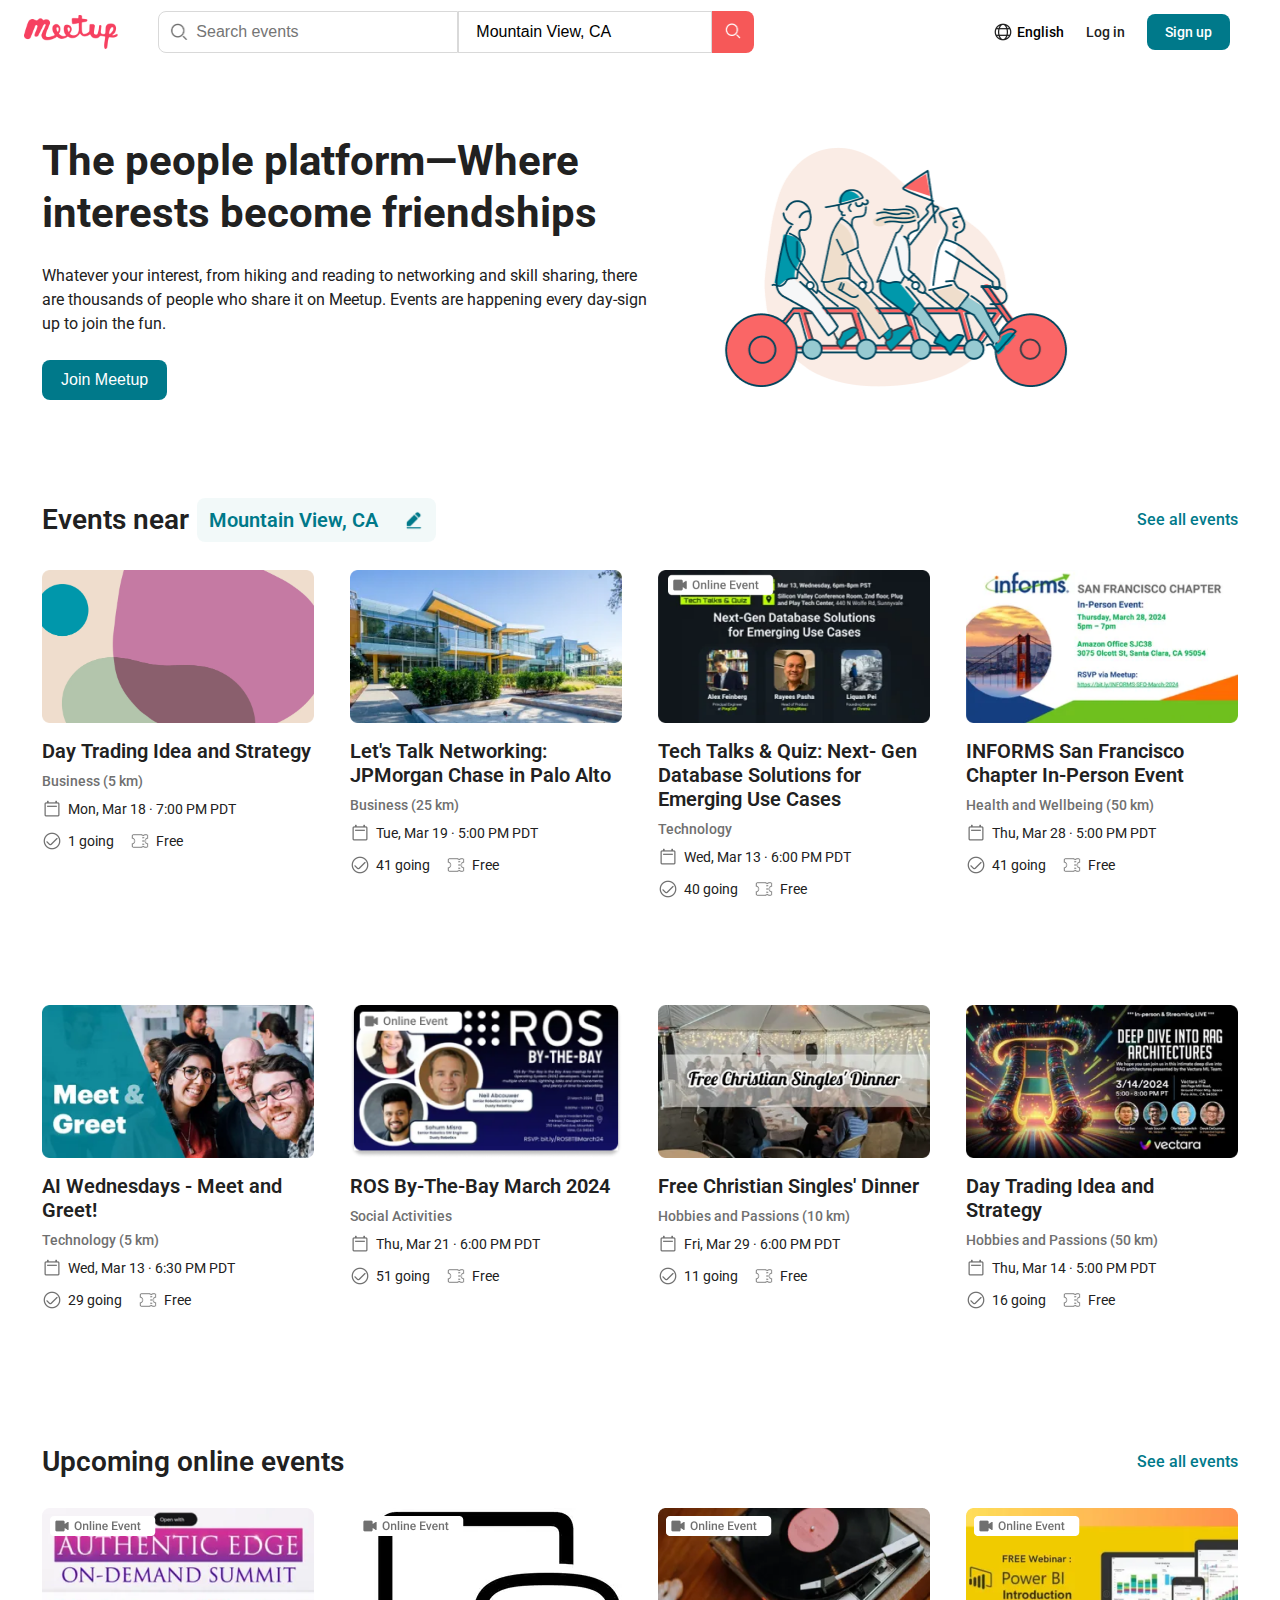
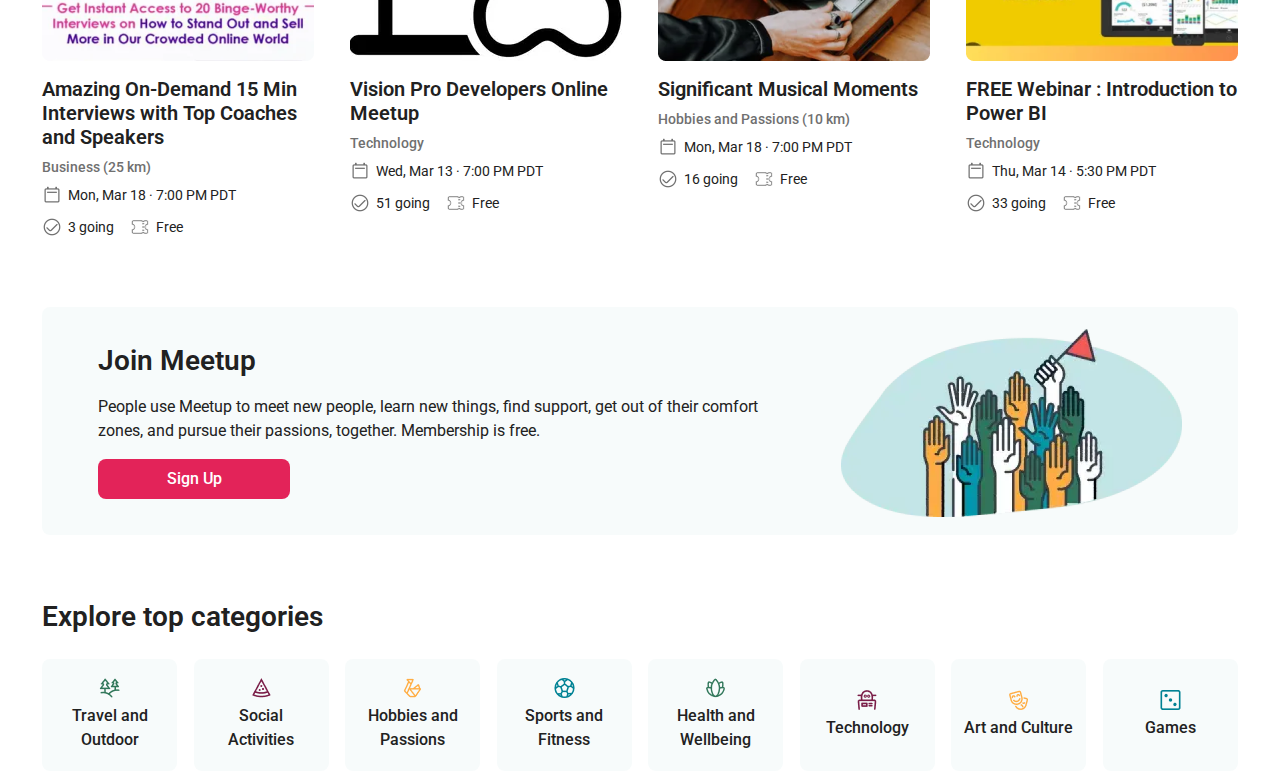
==== index.html @ a73265f7 "Add banner section and categories section" ====
<!DOCTYPE html>
<html lang="en">
  <head>
    <meta charset="UTF-8" />
    <meta name="viewport" content="width=device-width, initial-scale=1.0" />
    <title>Document</title>
    <link rel="stylesheet" href="style.css" />
    <link rel="preconnect" href="https://fonts.googleapis.com" />
    <link rel="preconnect" href="https://fonts.gstatic.com" crossorigin />
    <link
      href="https://fonts.googleapis.com/css2?family=Roboto:ital,wght@0,100;0,300;0,400;0,500;0,700;0,900;1,100;1,300;1,400;1,500;1,700;1,900&display=swap"
      rel="stylesheet"
    />
  </head>
  <body>
    <nav class="navbar">
      <div class="leftSide">
        <img
          src="assets/images/Meetup-logo.png"
          alt="Meetup logo"
          class="logoImage"
        />
        <div class="searchbar">
          <img src="assets/icons/SVG.png" alt="search-icon" />
          <input
            type="text"
            class="input search-input"
            placeholder="Search events"
          />
          <input
            type="text"
            class="input location-input"
            placeholder="Mountain View, CA"
          />
          <button class="search-button">
            <img src="assets/icons/SVG2.png" alt="search-icon" />
          </button>
        </div>
      </div>
      <div class="rightSide">
        <button class="button bttn">
          <img src="assets/icons/SVG3.png" alt="glob-icon" />English
        </button>
        <a href="#">Log in</a>
        <button class="button btn">Sign up</button>
      </div>
    </nav>

    <main class="main">
      <section class="content">
        <div class="leftContent">
          <h1>The people platform—Where interests become friendships</h1>
          <p>
            Whatever your interest, from hiking and reading to networking and
            skill sharing, there are thousands of people who share it on Meetup.
            Events are happening every day-sign up to join the fun.
          </p>
          <button>Join Meetup</button>
        </div>
        <div class="rightContent">
          <img src="assets/images/event.png" alt="event-image" />
        </div>
      </section>

      <section class="event">
        <h3 class="title">Events near</h3>

        <div class="events">
          <p>Mountain View, CA</p>
          <img src="assets/icons/SVG4.png" alt="Pen-icon" />
        </div>

        <div class="link">
          <p>See all events</p>
        </div>
      </section>

      <section class="cardsSection">
        <div class="event-description">
          <img src="assets/images/image1.png" alt="Link" />
          <div class="card">
            <h3>Day Trading Idea and Strategy</h3>
            <p>Business (5 km)</p>

            <div class="date">
              <img src="assets/icons/calendar.png" alt="date" />
              <p>Mon, Mar 18 · 7:00 PM PDT</p>
            </div>

            <div class="event-info">
              <div class="eventInfo">
                <img src="assets/icons/check-mark.png" alt="going" />
                <p>1 going</p>
              </div>
              <div class="eventInfo">
                <img src="assets/icons/ticket.png" alt="free" class="free" />
                <p>Free</p>
              </div>
            </div>
          </div>
        </div>

        <div class="event-description">
          <img src="assets/images/image2.png" alt="Link" />
          <div class="card">
            <h3>Let's Talk Networking: JPMorgan Chase in Palo Alto</h3>
            <p>Business (25 km)</p>

            <div class="date">
              <img src="assets/icons/calendar.png" alt="date" />
              <p>Tue, Mar 19 · 5:00 PM PDT</p>
            </div>

            <div class="event-info">
              <div class="eventInfo">
                <img src="assets/icons/check-mark.png" alt="going" />
                <p>41 going</p>
              </div>
              <div class="eventInfo">
                <img src="assets/icons/ticket.png" alt="free" class="free" />
                <p>Free</p>
              </div>
            </div>
          </div>
        </div>

        <div class="event-description">
          <img src="assets/images/image3.png" alt="Link" />
          <div class="card">
            <h3>
              Tech Talks & Quiz: Next- Gen Database Solutions for Emerging Use
              Cases
            </h3>
            <p>Technology</p>

            <div class="date">
              <img src="assets/icons/calendar.png" alt="date" />
              <p>Wed, Mar 13 · 6:00 PM PDT</p>
            </div>

            <div class="event-info">
              <div class="eventInfo">
                <img src="assets/icons/check-mark.png" alt="going" />
                <p>40 going</p>
              </div>
              <div class="eventInfo">
                <img src="assets/icons/ticket.png" alt="free" class="free" />
                <p>Free</p>
              </div>
            </div>
          </div>
        </div>

        <div class="event-description">
          <img src="assets/images/image4.png" alt="Link" />
          <div class="card">
            <h3>INFORMS San Francisco Chapter In-Person Event</h3>
            <p>Health and Wellbeing (50 km)</p>

            <div class="date">
              <img src="assets/icons/calendar.png" alt="date" />
              <p>Thu, Mar 28 · 5:00 PM PDT</p>
            </div>

            <div class="event-info">
              <div class="eventInfo">
                <img src="assets/icons/check-mark.png" alt="going" />
                <p>41 going</p>
              </div>
              <div class="eventInfo">
                <img src="assets/icons/ticket.png" alt="free" class="free" />
                <p>Free</p>
              </div>
            </div>
          </div>
        </div>

        <div class="event-description">
          <img src="assets/images/image5.png" alt="Link" />
          <div class="card">
            <h3>AI Wednesdays - Meet and Greet!</h3>
            <p>Technology (5 km)</p>

            <div class="date">
              <img src="assets/icons/calendar.png" alt="date" />
              <p>Wed, Mar 13 · 6:30 PM PDT</p>
            </div>

            <div class="event-info">
              <div class="eventInfo">
                <img src="assets/icons/check-mark.png" alt="going" />
                <p>29 going</p>
              </div>
              <div class="eventInfo">
                <img src="assets/icons/ticket.png" alt="free" class="free" />
                <p>Free</p>
              </div>
            </div>
          </div>
        </div>

        <div class="event-description">
          <img src="assets/images/image6.png" alt="Link" />
          <div class="card">
            <h3>ROS By-The-Bay March 2024</h3>
            <p>Social Activities</p>

            <div class="date">
              <img src="assets/icons/calendar.png" alt="date" />
              <p>Thu, Mar 21 · 6:00 PM PDT</p>
            </div>

            <div class="event-info">
              <div class="eventInfo">
                <img src="assets/icons/check-mark.png" alt="going" />
                <p>51 going</p>
              </div>
              <div class="eventInfo">
                <img src="assets/icons/ticket.png" alt="free" class="free" />
                <p>Free</p>
              </div>
            </div>
          </div>
        </div>

        <div class="event-description">
          <img src="assets/images/image7.png" alt="Link" />
          <div class="card">
            <h3>Free Christian Singles' Dinner</h3>
            <p>Hobbies and Passions (10 km)</p>

            <div class="date">
              <img src="assets/icons/calendar.png" alt="date" />
              <p>Fri, Mar 29 · 6:00 PM PDT</p>
            </div>

            <div class="event-info">
              <div class="eventInfo">
                <img src="assets/icons/check-mark.png" alt="going" />
                <p>11 going</p>
              </div>
              <div class="eventInfo">
                <img src="assets/icons/ticket.png" alt="free" class="free" />
                <p>Free</p>
              </div>
            </div>
          </div>
        </div>

        <div class="event-description">
          <img src="assets/images/image8.png" alt="Link" />
          <div class="card">
            <h3>
              Day Trading Idea and <br />
              Strategy
            </h3>
            <p>Hobbies and Passions (50 km)</p>

            <div class="date">
              <img src="assets/icons/calendar.png" alt="date" />
              <p>Thu, Mar 14 · 5:00 PM PDT</p>
            </div>

            <div class="event-info">
              <div class="eventInfo">
                <img src="assets/icons/check-mark.png" alt="going" />
                <p>16 going</p>
              </div>
              <div class="eventInfo">
                <img src="assets/icons/ticket.png" alt="free" class="free" />
                <p>Free</p>
              </div>
            </div>
          </div>
        </div>
      </section>

      <section class="event online-events">
        <h3 class="title">Upcoming online events</h3>

        <div class="link">
          <p>See all events</p>
        </div>
      </section>

      <section class="cardsSection">
        <div class="event-description">
          <img src="assets/images/image9.png" alt="Link" />
          <div class="card">
            <h3>
              Amazing On-Demand 15 Min Interviews with Top Coaches and Speakers
            </h3>
            <p>Business (25 km)</p>

            <div class="date">
              <img src="assets/icons/calendar.png" alt="date" />
              <p>Mon, Mar 18 · 7:00 PM PDT</p>
            </div>

            <div class="event-info">
              <div class="eventInfo">
                <img src="assets/icons/check-mark.png" alt="going" />
                <p>3 going</p>
              </div>
              <div class="eventInfo">
                <img src="assets/icons/ticket.png" alt="free" class="free" />
                <p>Free</p>
              </div>
            </div>
          </div>
        </div>

        <div class="event-description">
          <img src="assets/images/image10.png" alt="Link" />
          <div class="card">
            <h3>Vision Pro Developers Online Meetup</h3>
            <p>Technology</p>

            <div class="date">
              <img src="assets/icons/calendar.png" alt="date" />
              <p>Wed, Mar 13 · 7:00 PM PDT</p>
            </div>

            <div class="event-info">
              <div class="eventInfo">
                <img src="assets/icons/check-mark.png" alt="going" />
                <p>51 going</p>
              </div>
              <div class="eventInfo">
                <img src="assets/icons/ticket.png" alt="free" class="free" />
                <p>Free</p>
              </div>
            </div>
          </div>
        </div>

        <div class="event-description">
          <img src="assets/images/image11.png" alt="Link" />
          <div class="card">
            <h3>Significant Musical Moments</h3>
            <p>Hobbies and Passions (10 km)</p>

            <div class="date">
              <img src="assets/icons/calendar.png" alt="date" />
              <p>Mon, Mar 18 · 7:00 PM PDT</p>
            </div>

            <div class="event-info">
              <div class="eventInfo">
                <img src="assets/icons/check-mark.png" alt="going" />
                <p>16 going</p>
              </div>
              <div class="eventInfo">
                <img src="assets/icons/ticket.png" alt="free" class="free" />
                <p>Free</p>
              </div>
            </div>
          </div>
        </div>

        <div class="event-description">
          <img src="assets/images/image12.png" alt="Link" />
          <div class="card">
            <h3>FREE Webinar : Introduction to Power BI</h3>
            <p>Technology</p>

            <div class="date">
              <img src="assets/icons/calendar.png" alt="date" />
              <p>Thu, Mar 14 · 5:30 PM PDT</p>
            </div>

            <div class="event-info">
              <div class="eventInfo">
                <img src="assets/icons/check-mark.png" alt="going" />
                <p>33 going</p>
              </div>
              <div class="eventInfo">
                <img src="assets/icons/ticket.png" alt="free" class="free" />
                <p>Free</p>
              </div>
            </div>
          </div>
        </div>
      </section>

      <section class="bannerMeetup">
        <div class="bannerContent">
          <h3 class="title">Join Meetup</h3>
          <p>
            People use Meetup to meet new people, learn new things, find
            support, get out of their comfort zones, and pursue their passions,
            together. Membership is free.
          </p>
          <button>Sign Up</button>
        </div>
        <div class="bannerImage">
          <img src="assets/images/event-image.png" alt="event-image" />
        </div>
      </section>

      <section class="event">
        <h3 class="title categories-title">Explore top categories</h3>
      </section>

      <section class="events-categories">
        <div class="categories">
          <div class="top-categories">
            <img
              src="assets/icons/travel_and_outdoor.svg.png"
              alt="travel_and_outdoor"
            />
            <p>Travel and Outdoor</p>
          </div>
        </div>

        <div class="categories">
          <div class="top-categories">
            <img
              src="assets/icons/social_activities.svg.png"
              alt="social_activities"
            />
            <p>
              Social <br />
              Activities
            </p>
          </div>
        </div>

        <div class="categories">
          <div class="top-categories">
            <img
              src="assets/icons/hobbies_and_passions.svg.png"
              alt="hobbies_and_passions"
            />
            <p>Hobbies and Passions</p>
          </div>
        </div>

        <div class="categories">
          <div class="top-categories">
            <img
              src="assets/icons/sports_and_fitness.svg.png"
              alt="sports_and_fitness"
            />
            <p>
              Sports and <br />
              Fitness
            </p>
          </div>
        </div>

        <div class="categories">
          <div class="top-categories">
            <img
              src="assets/icons/health_and_wellness.svg.png"
              alt="health_and_wellness"
            />
            <p>Health and Wellbeing</p>
          </div>
        </div>

        <div class="categories">
          <div class="top-categories">
            <img src="assets/icons/technology.svg.png" alt="technology" />
            <p>Technology</p>
          </div>
        </div>

        <div class="categories">
          <div class="top-categories">
            <img
              src="assets/icons/art_and_culture.svg.png"
              alt="art_and_culture"
            />
            <p>Art and Culture</p>
          </div>
        </div>

        <div class="categories">
          <div class="top-categories">
            <img src="assets/icons/games.svg.png" alt="games" />
            <p>Games</p>
          </div>
        </div>
      </section>
    </main>
    <script src="scripts/script.js"></script>
  </body>
</html>
---- style.css ----
@import url(css/navbar.css);
@import url(css/content.css);
@import url(css/event.css);
@import url(css/cards.css);
@import url(css/banner.css);
@import url(css/categories.css);

* {
  margin: 0;
  padding: 0;
  box-sizing: border-box;
}

body {
  font-family: "Roboto", sans-serif;
  color: #212121;
}

.main {
  display: flex;
  flex-direction: column;
  max-width: 1196px;
  margin: 0 auto;
}

@media (max-width: 1200px) {
  .main {
    padding: 0 10rem;
  }
}

@media (max-width: 1024px) {
  .main {
    padding: 0 5rem;
  }
}

@media (max-width: 768px) {
  .main {
    padding: 0 3rem;
  }
}

@media (max-width: 576px) {
  .main {
    padding: 0 2rem;
  }
}
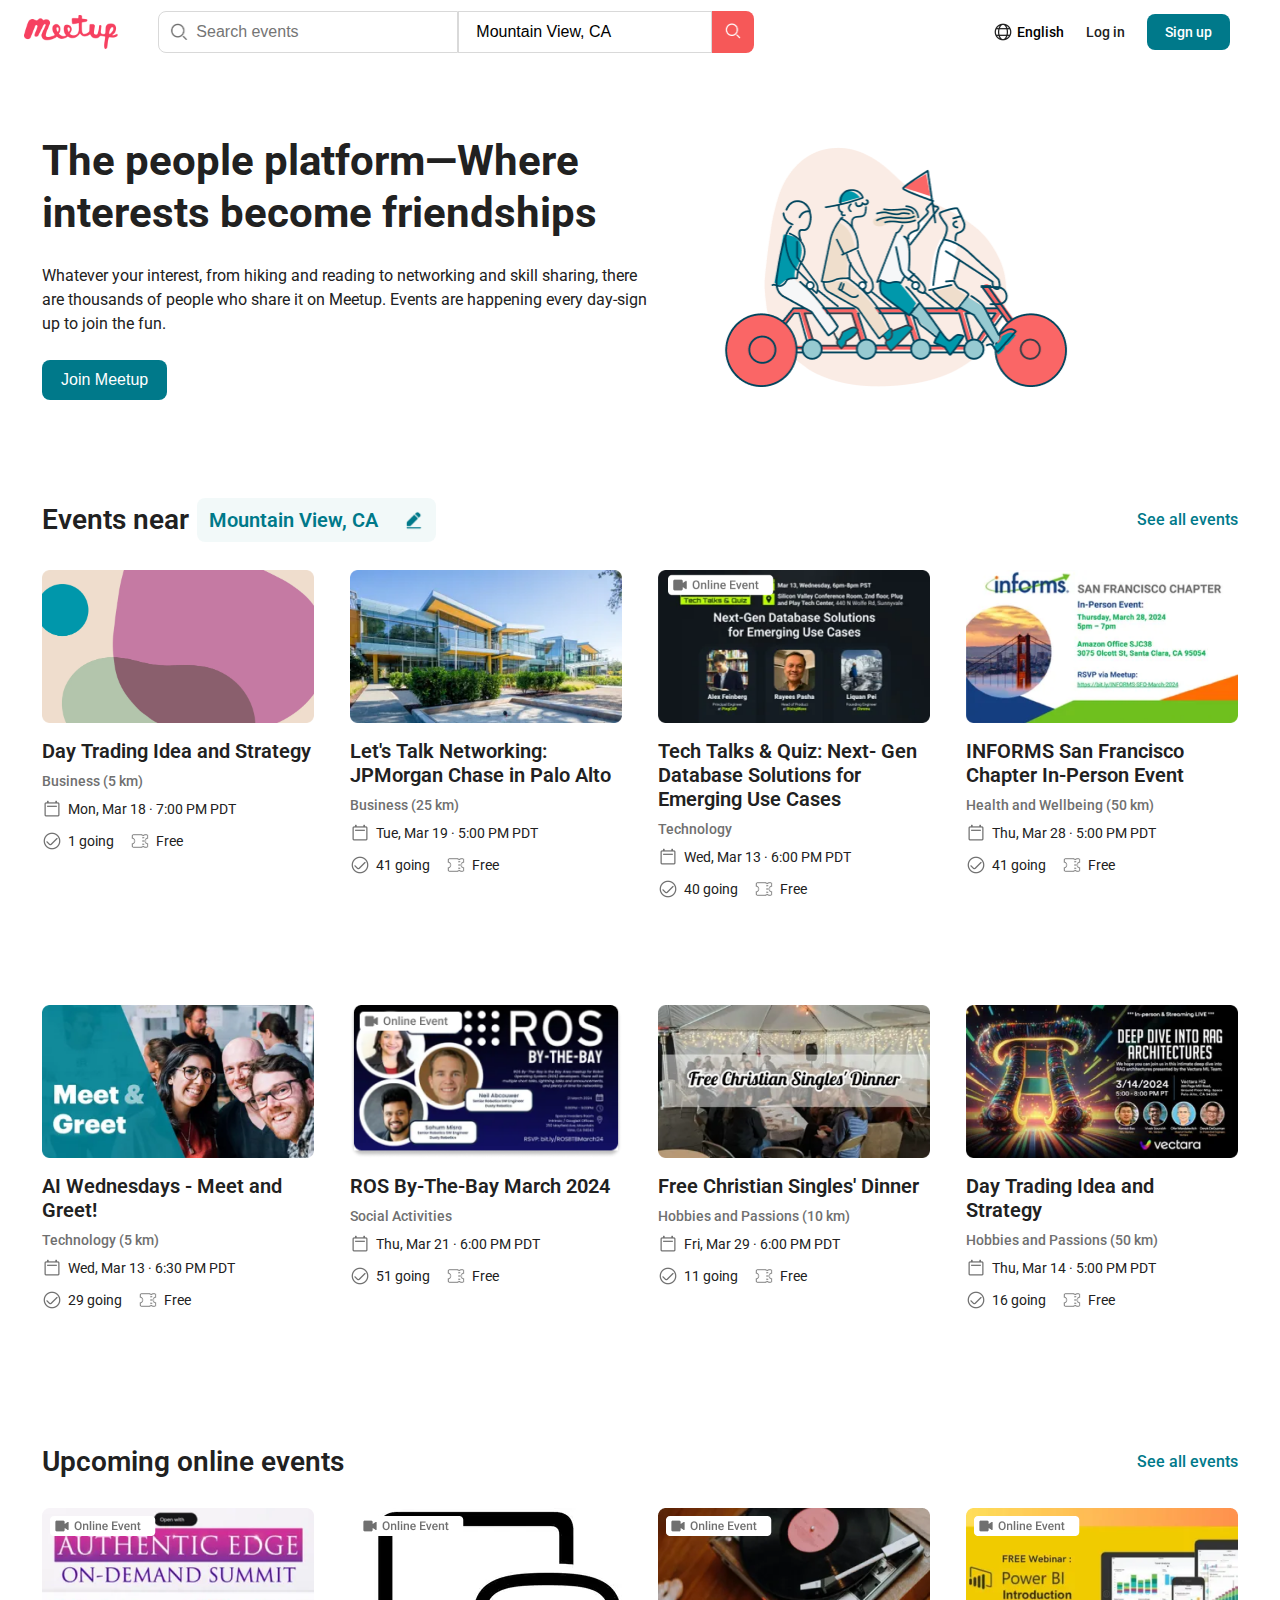
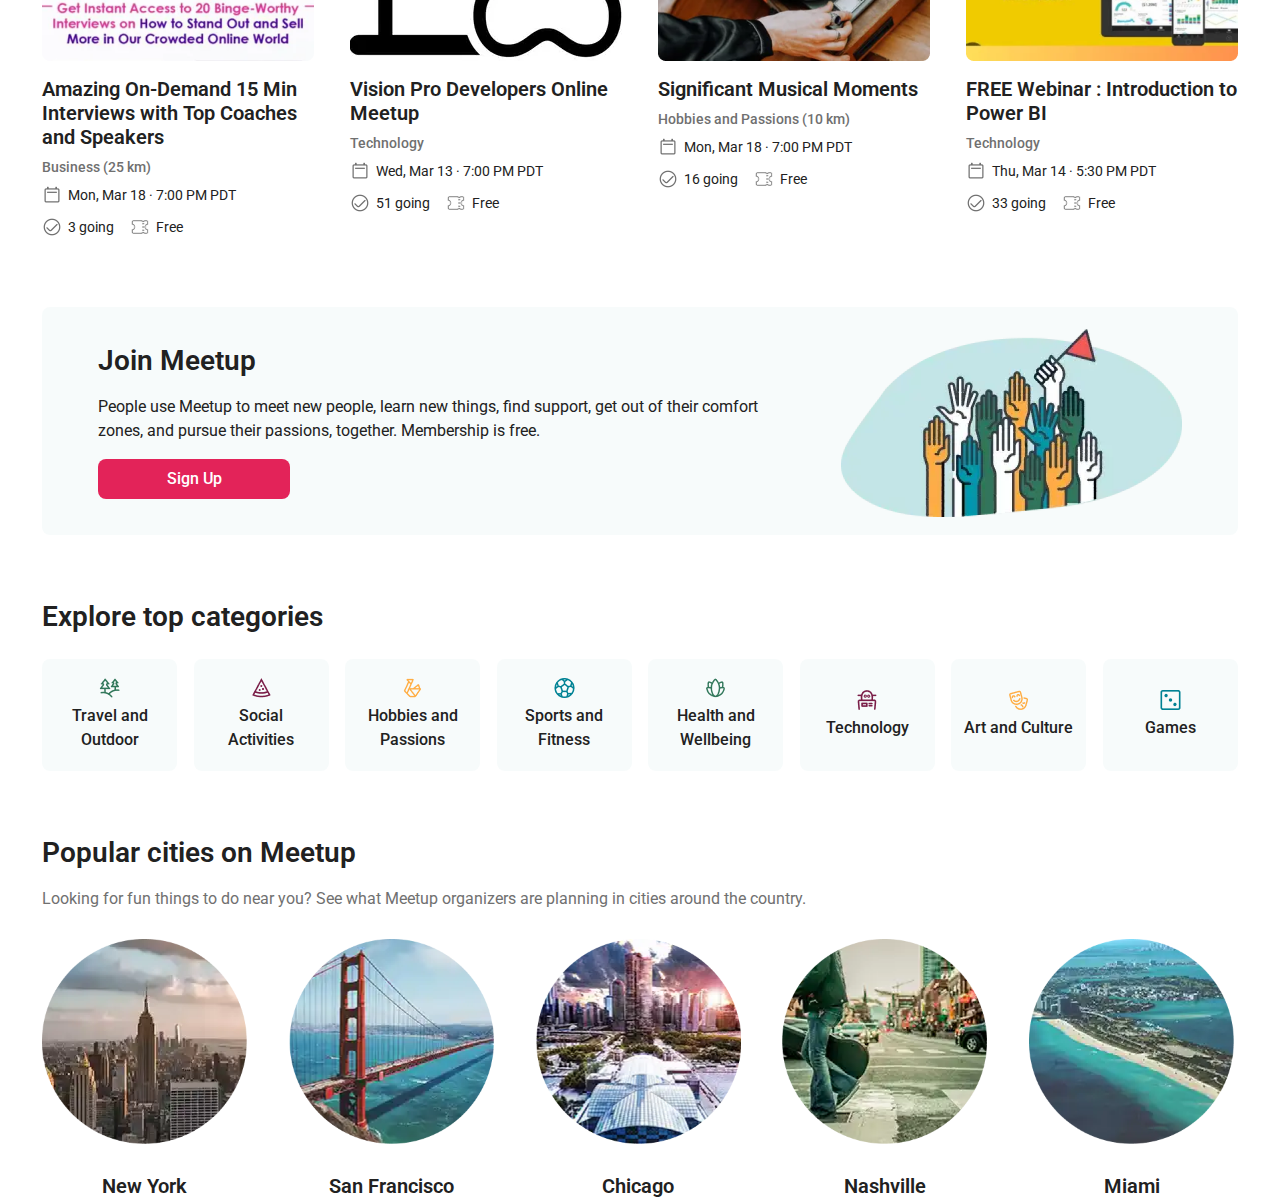
==== commit 927ff055: "Add cities section" ====
--- a/index.html
+++ b/index.html
@@ -483,6 +483,39 @@
           </div>
         </div>
       </section>
+
+      <section class="cities_information">
+        <h3 class="title">Popular cities on Meetup</h3>
+        <p>Looking for fun things to do near you? See what Meetup organizers are planning in cities around the country.</p>
+    </section>
+   
+    <section class="cities_section">
+     <div class="cities">
+       <div class="popular_city">
+       <img src="assets/images/Link → new_york.webp.png" alt="New_York">
+       <p>New York</p>
+     </div>
+   
+     <div class="popular_city">
+         <img src="assets/images/Link → san_francisco.webp.png" alt="San_Francisco">
+         <p>San Francisco</p>
+       </div>
+   
+       <div class="popular_city">
+         <img src="assets/images/Link → chicago.webp.png" alt="Chicago">
+         <p>Chicago</p>
+       </div>
+   
+       <div class="popular_city">
+         <img src="assets/images/Link → nashville.webp.png" alt="Nashville">
+         <p>Nashville</p>
+       </div>
+   
+        <div class="popular_city hidden">
+         <img src="assets/images/Link → miami.webp.png" alt="Miami">
+         <p>Miami</p>
+       </div>
+    </section>
     </main>
     <script src="scripts/script.js"></script>
   </body>
--- a/style.css
+++ b/style.css
@@ -4,6 +4,7 @@
 @import url(css/cards.css);
 @import url(css/banner.css);
 @import url(css/categories.css);
+@import url(css/cities.css);
 
 * {
   margin: 0;
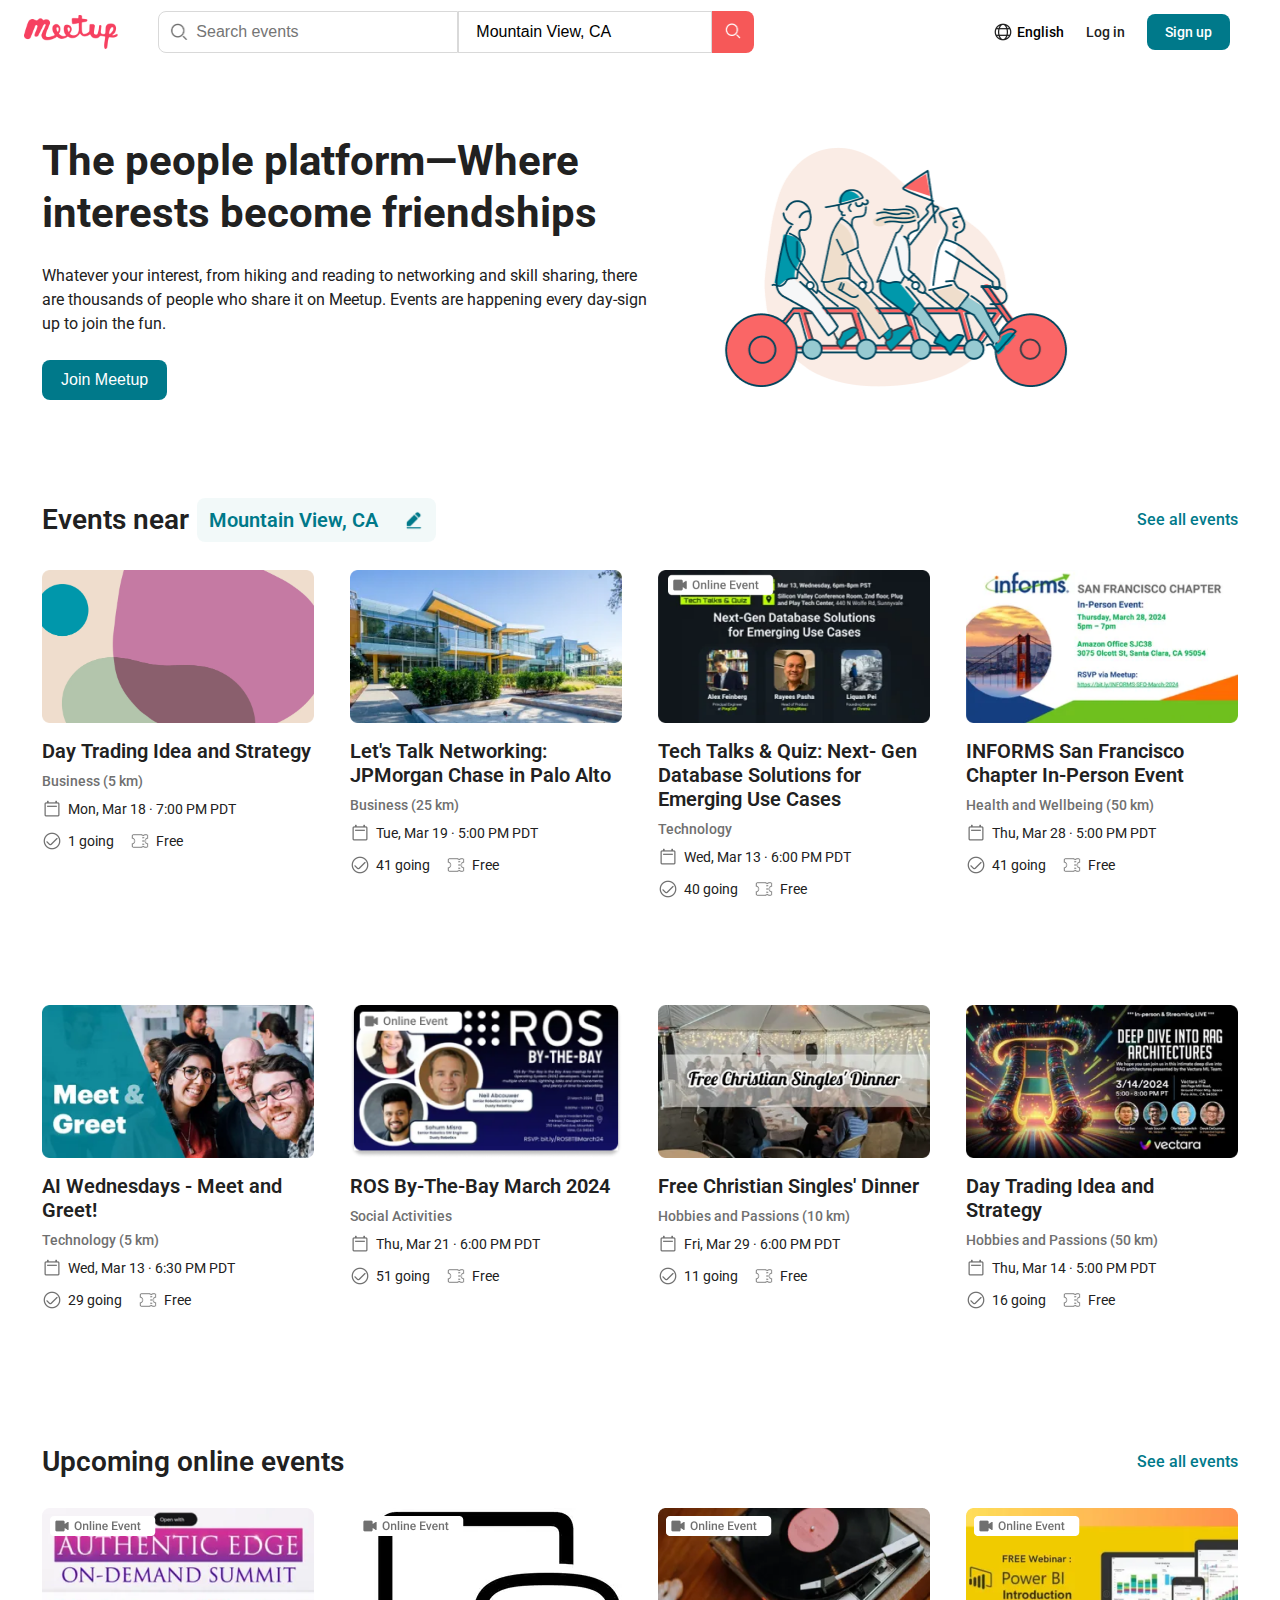
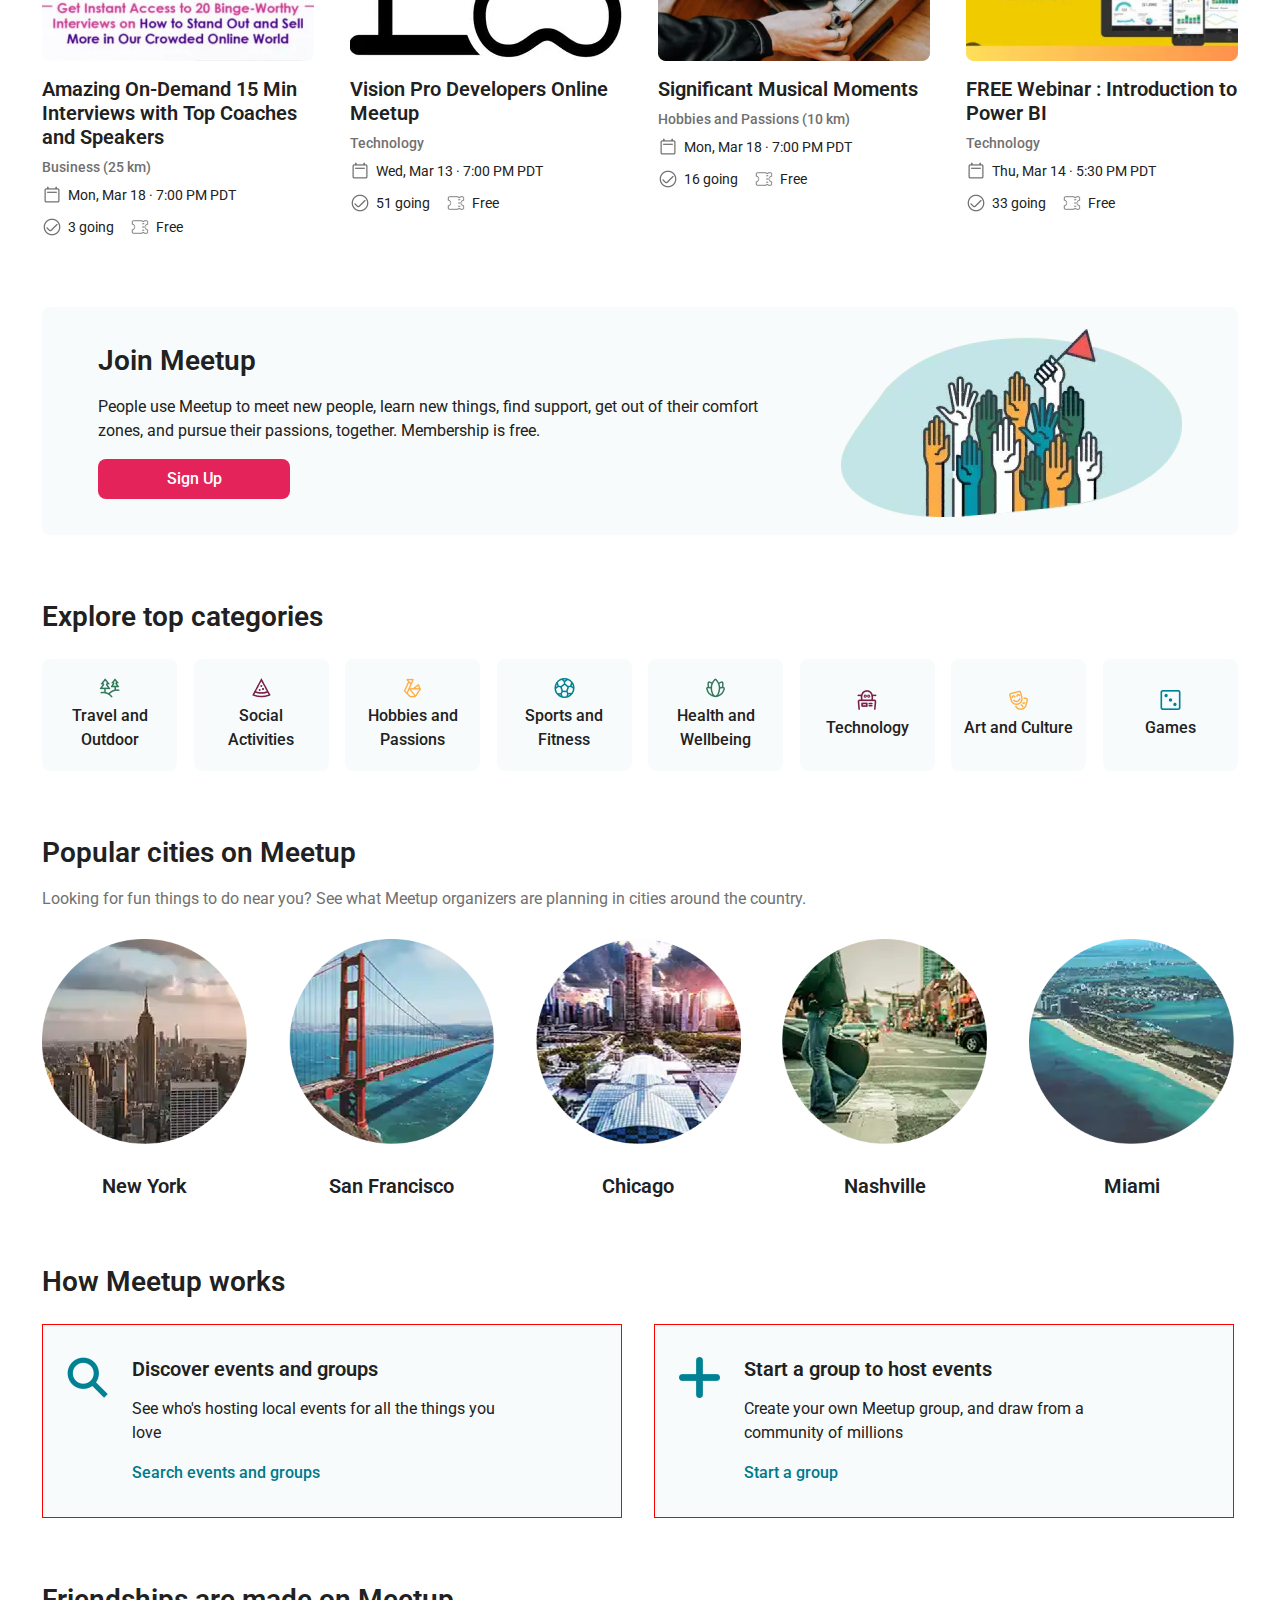
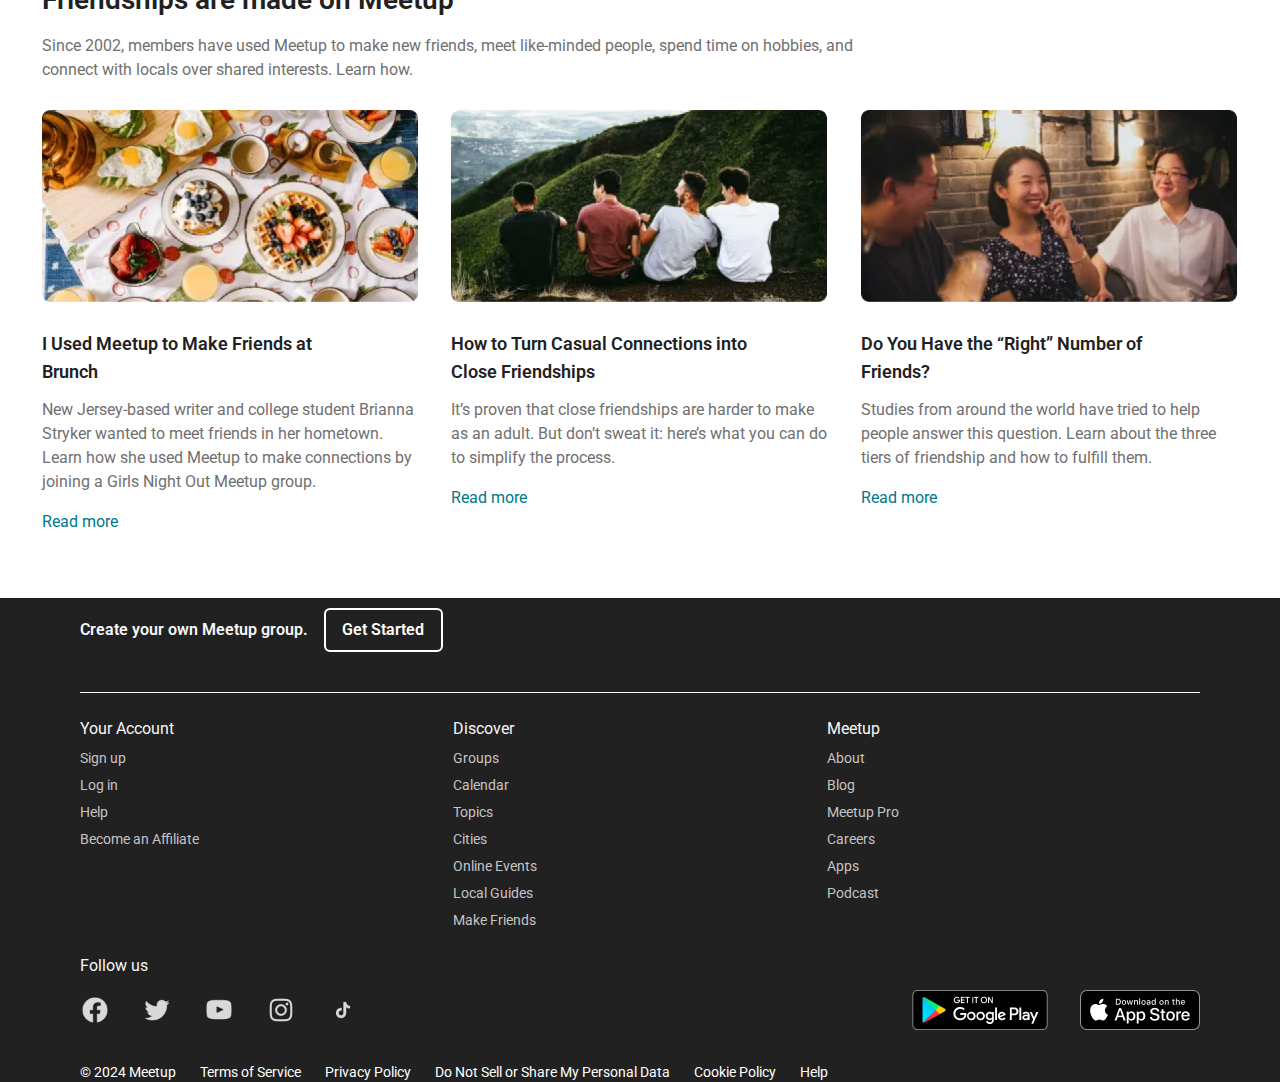
==== commit 47b14e54: "Add footer" ====
--- a/index.html
+++ b/index.html
@@ -516,7 +516,146 @@
          <p>Miami</p>
        </div>
     </section>
-    </main>
+
+    <section class="event">
+      <h3 class="title categories-title">How Meetup works</h3>
+    </section>
+
+    <section class="discoverMeetup">
+<div class="cards_discover">
+  <div class="discoverIconEvents">
+    <img src="assets/icons/search.svg.png" alt="search-icon">
+  </div>
+<div class="content-discover">
+  <h4>Discover events and groups</h4>
+  <p>See who's hosting local events for all the things 
+    you love</p>
+    <span>Search events and groups</span>
+</div>
+</div>
+
+<div class="cards_discover">
+  <div class="discoverIconEvents">
+    <img src="assets/icons/plus.svg.png" alt="search-icon">
+  </div>
+<div class="content-discover">
+  <h4>Start a group to host events</h4>
+  <p>Create your own Meetup group, and draw from a
+    community of millions</p>
+    <span>Start a group</span>
+</div>
+</div>
+    </section>
+
+    <section class="friendshipTitle">
+      <h3 class="title categories-title">Friendships are made on Meetup</h3>
+      <p>Since 2002, members have used Meetup to make new friends, meet like-minded people, spend time on hobbies, and <br>
+        connect with locals over shared interests. Learn how.</p>
+    </section>
+
+    <section class="friendshipSection">
+
+      <div class="cards_friendship">
+        <img src="assets/images/Link → first_article.webp.png" alt="first_article">
+        <h4>I Used Meetup to Make Friends at <br>
+          Brunch</h4>
+          <p>New Jersey-based writer and college student
+            Brianna Stryker wanted to meet friends in her
+            hometown. Learn how she used Meetup to make
+            connections by joining a Girls Night Out Meetup
+            group.</p>
+            <span>Read more</span>
+      </div>
+
+      <div class="cards_friendship">
+        <img src="assets/images/Link → second_article.webp.png" alt="second_article">
+        <h4>How to Turn Casual Connections into <br>
+Close Friendships</h4>
+          <p>It’s proven that close friendships are harder to
+            make as an adult. But don’t sweat it: here’s what
+            you can do to simplify the process.</p>
+            <span>Read more</span>
+      </div>
+
+      <div class="cards_friendship">
+        <img src="assets/images/Link → third_article.webp.png" alt="third_article">
+        <h4>Do You Have the “Right” Number of <br>
+          Friends?</h4>
+          <p>Studies from around the world have tried to help
+            people answer this question. Learn about the
+            three tiers of friendship and how to fulfill them.</p>
+            <span>Read more</span>
+      </div>
+</section>
+  </main>
+
+  <footer class="footer">
+<section class="container_footer">
+
+  <div class="footer_group">
+  <p>Create your own Meetup group.</p>
+  <button>Get Started</button>
+</div>
+
+<div class="information_footer">
+<div class="information">
+<h4>Your Account</h4>
+<p>Sign up</p>
+<p>Log in</p>
+<p>Help</p>
+<p>Become an Affiliate</p>
+</div>
+
+<div class="information">
+<h4>Discover</h4>
+<p>Groups</p>
+<p>Calendar</p>
+<p>Topics</p>
+<p>Cities</p>
+<p>Online Events</p>
+<p>Local Guides</p>
+<p>Make Friends</p>
+</div>
+
+<div class="information">
+<h4>Meetup</h4>
+<p>About</p>
+<p>Blog</p>
+<p>Meetup Pro</p>
+<p>Careers</p>
+<p>Apps</p>
+<p>Podcast</p>
+</div>
+</div>
+
+<div class="follow_content">
+    <h4>Follow us</h4>
+    <div class="social_media">
+    <div class="media_social_icons">
+    <img src="assets/icons/Meetup on Facebook → SVG.png" alt="Facebook">
+    <img src="assets/icons/Meetup on Twitter → SVG.png" alt="Twitter">
+    <img src="assets/icons/Meetup on YouTube → SVG.png" alt="Youtube">
+    <img src="assets/icons/Instagram → SVG.png" alt="Instagram">
+    <img src="assets/icons/TikTok → SVG.png" alt="TikTok">
+  </div>
+ <div class="apps_download">
+<img src="assets/images/download_en-US.svg.png" alt="Google Play">
+<img src="assets/images/Group.png" alt="App Store">
+  </div>
+</div>
+</div>
+
+<div class="terms_and_politics">
+  <p>© 2024 Meetup</p>
+  <p>Terms of Service</p>
+  <p>Privacy Policy</p>
+  <p>Do Not Sell or Share My Personal Data</p>
+  <p>Cookie Policy</p>
+  <p>Help</p>
+</div>
+
+</section>
+</footer>
     <script src="scripts/script.js"></script>
   </body>
 </html>
--- a/style.css
+++ b/style.css
@@ -1,10 +1,13 @@
-@import url(css/navbar.css);
-@import url(css/content.css);
-@import url(css/event.css);
-@import url(css/cards.css);
-@import url(css/banner.css);
-@import url(css/categories.css);
-@import url(css/cities.css);
+@import url(css_home/navbar.css);
+@import url(css_home/content.css);
+@import url(css_home/event.css);
+@import url(css_home/cards.css);
+@import url(css_home/banner.css);
+@import url(css_home/categories.css);
+@import url(css_home/cities.css);
+@import url(css_home/discovering.css);
+@import url(css_home/friendship.css);
+@import url(css_home/footer.css);
 
 * {
   margin: 0;
@@ -23,10 +26,19 @@
   max-width: 1196px;
   margin: 0 auto;
 }
+.footer {
+  background-color: #212121;
+  margin-top: 64px;
+  color: #f6f7f8;
+}
 
 @media (max-width: 1200px) {
   .main {
-    padding: 0 10rem;
+    padding: 0 5rem;
+  }
+
+  .footer {
+    padding: 0 7rem;
   }
 }
 
@@ -40,10 +52,18 @@
   .main {
     padding: 0 3rem;
   }
+
+  .footer {
+    padding: 0 5rem;
+  }
 }
 
 @media (max-width: 576px) {
   .main {
     padding: 0 2rem;
   }
+
+  .footer {
+    padding: 0 3rem;
+  }
 }
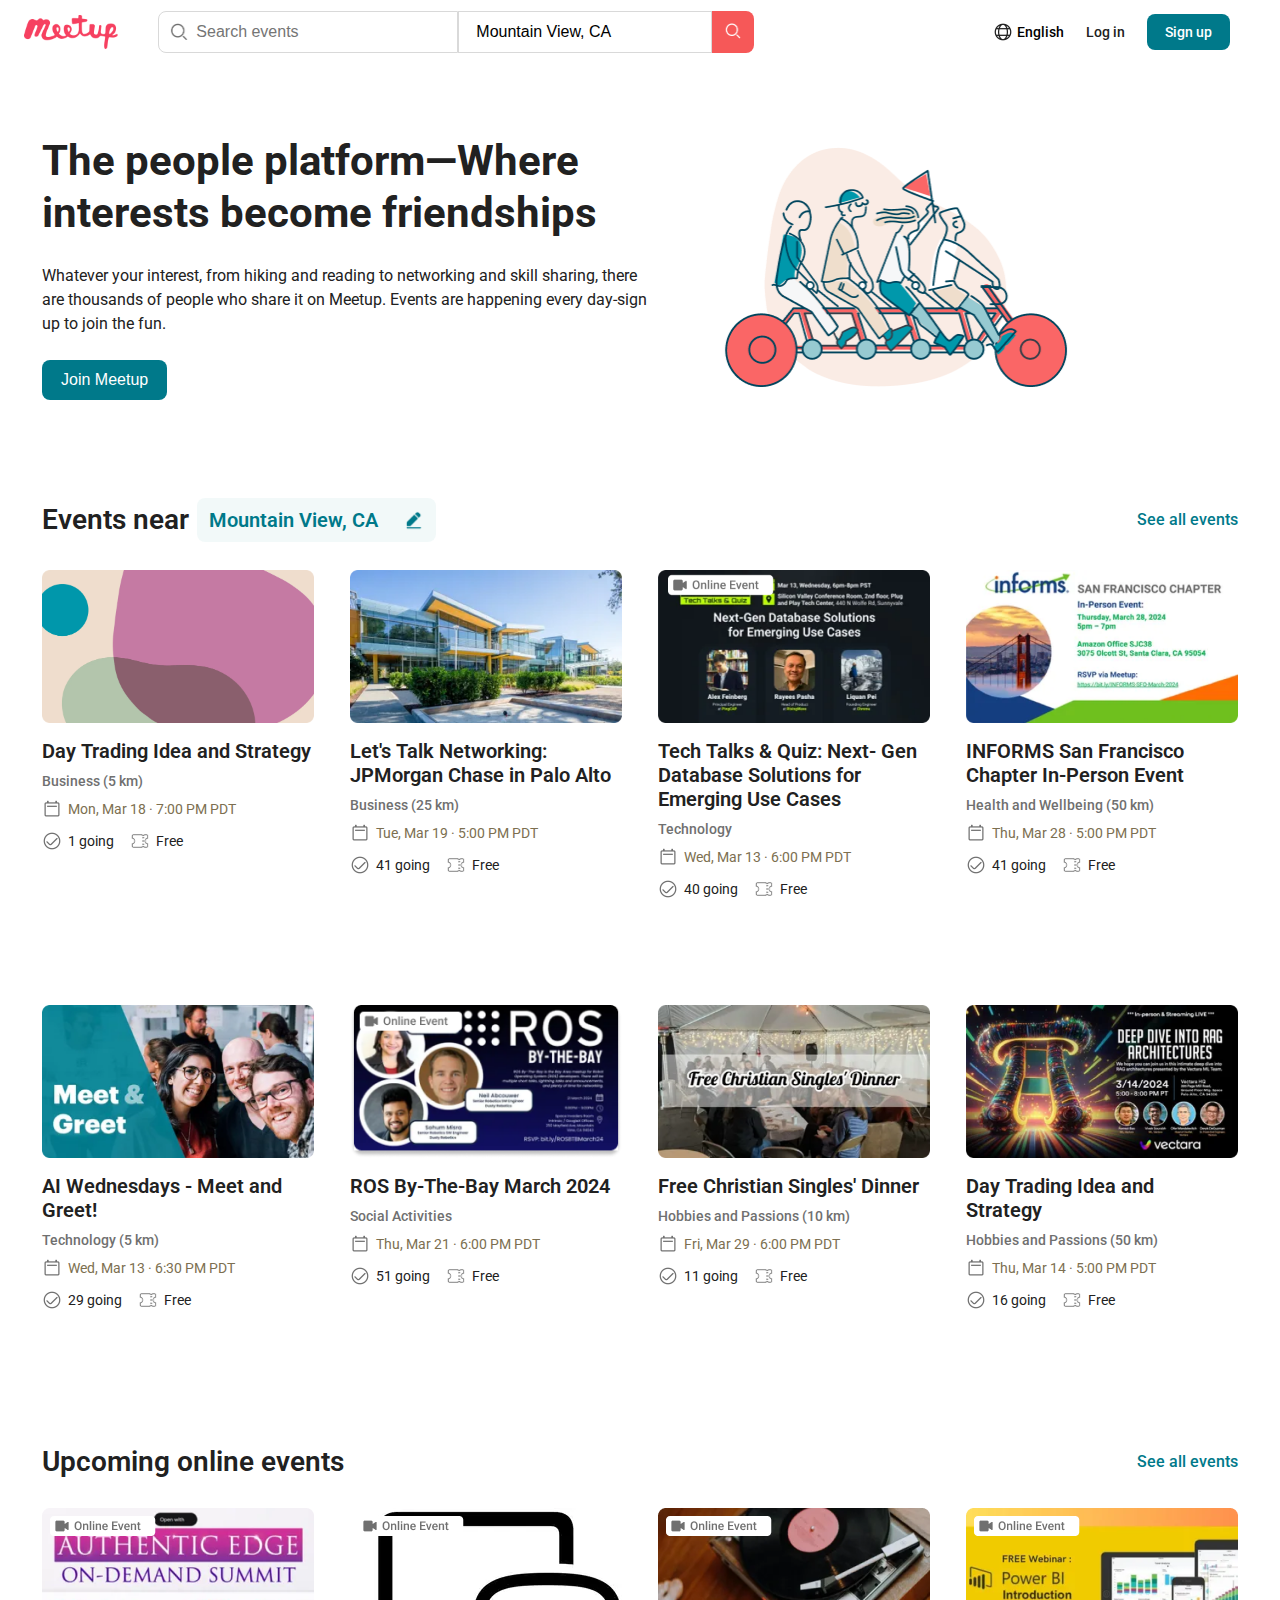
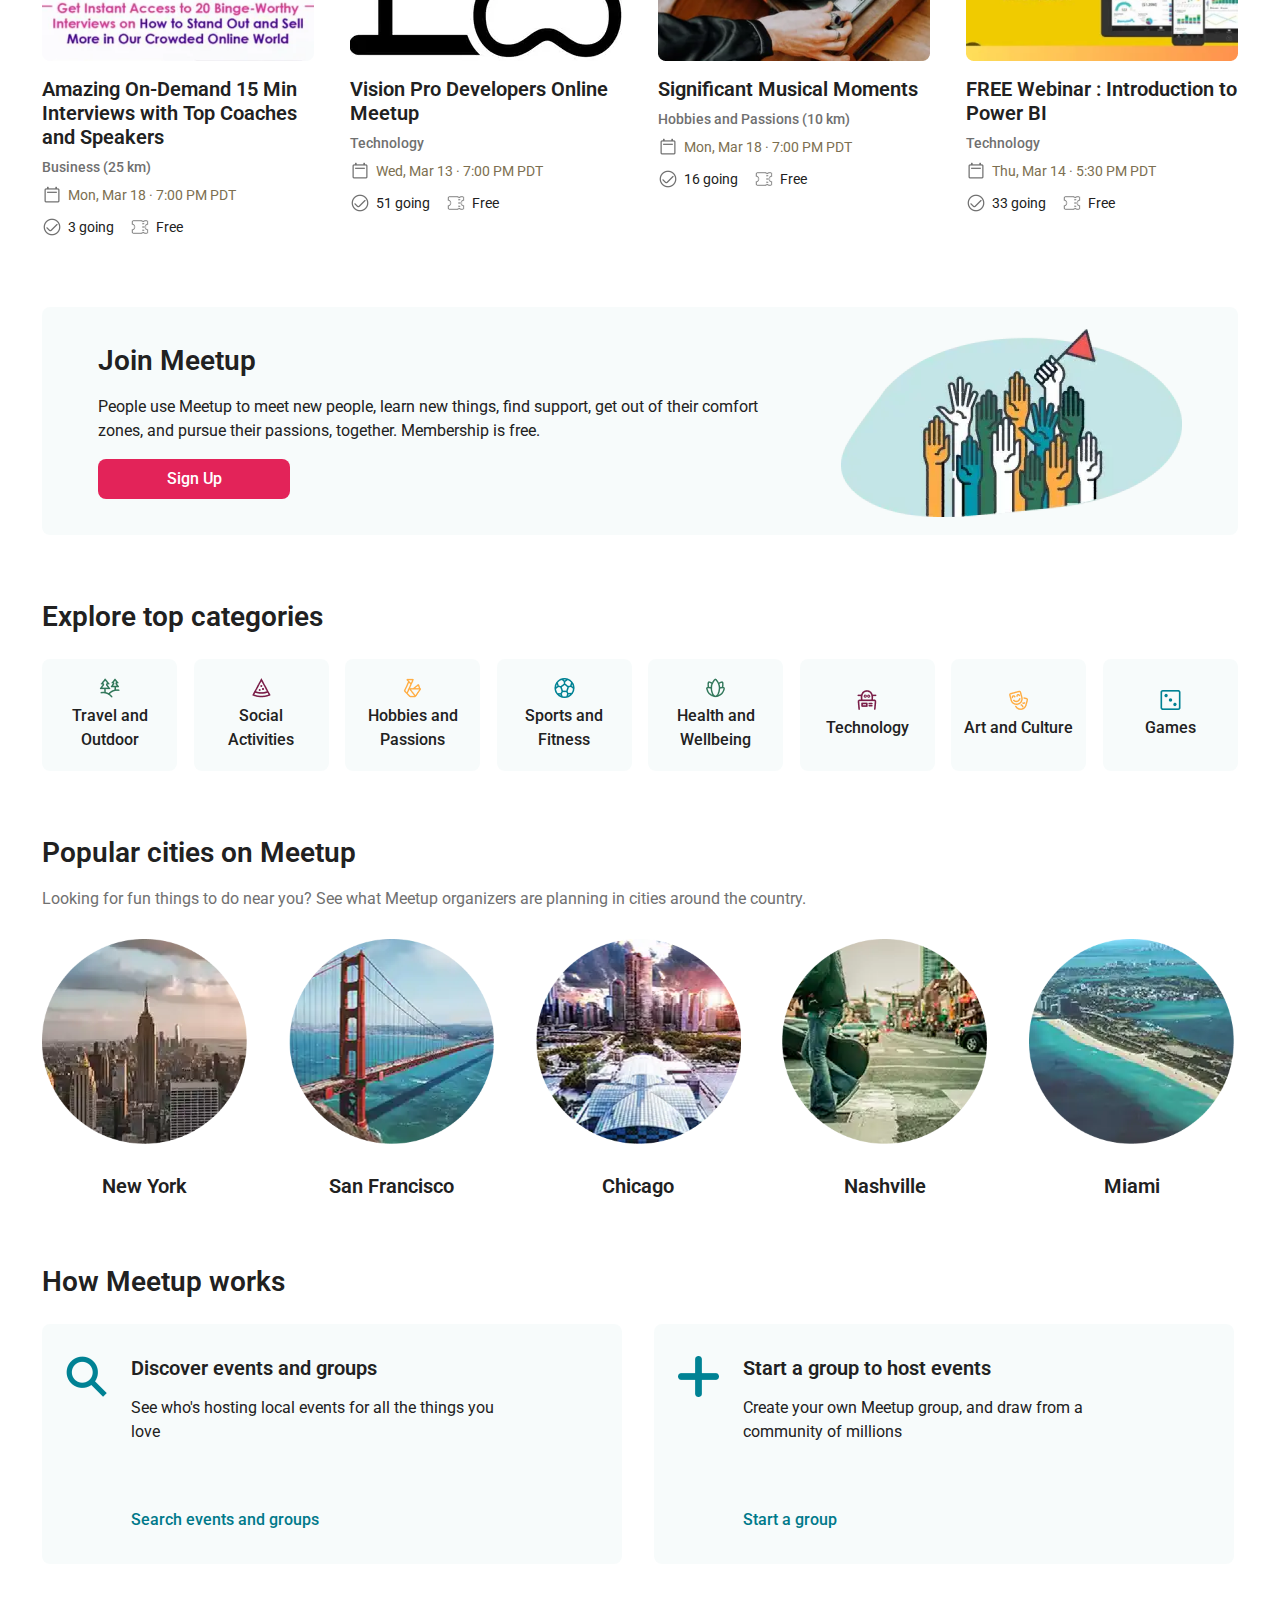
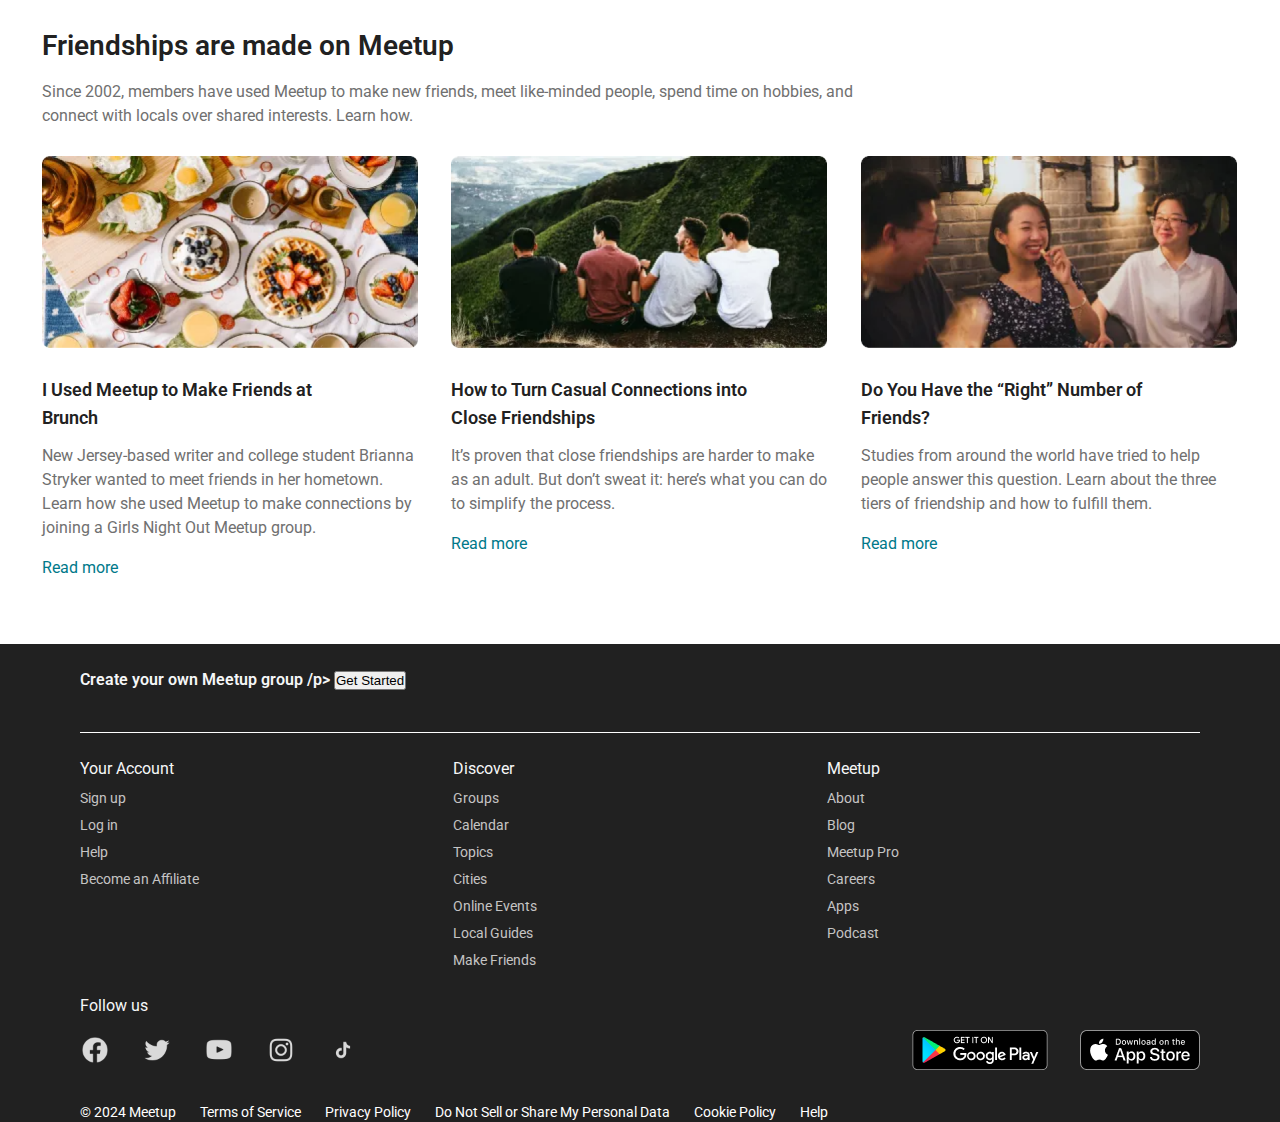
==== commit 03544e40: "Final commit" ====
--- a/index.html
+++ b/index.html
@@ -3,7 +3,7 @@
   <head>
     <meta charset="UTF-8" />
     <meta name="viewport" content="width=device-width, initial-scale=1.0" />
-    <title>Document</title>
+    <title>Meetup</title>
     <link rel="stylesheet" href="style.css" />
     <link rel="preconnect" href="https://fonts.googleapis.com" />
     <link rel="preconnect" href="https://fonts.gstatic.com" crossorigin />
@@ -55,7 +55,7 @@
             skill sharing, there are thousands of people who share it on Meetup.
             Events are happening every day-sign up to join the fun.
           </p>
-          <button>Join Meetup</button>
+          <button class="myButton">Join Meetup</button>
         </div>
         <div class="rightContent">
           <img src="assets/images/event.png" alt="event-image" />
@@ -593,7 +593,8 @@
 <section class="container_footer">
 
   <div class="footer_group">
-  <p>Create your own Meetup group.</p>
+  <p>Create your own Meetup group
+    /p>
   <button>Get Started</button>
 </div>
 
@@ -653,9 +654,9 @@
   <p>Cookie Policy</p>
   <p>Help</p>
 </div>
-
 </section>
 </footer>
+
     <script src="scripts/script.js"></script>
   </body>
 </html>
--- a/style.css
+++ b/style.css
@@ -8,6 +8,11 @@
 @import url(css_home/discovering.css);
 @import url(css_home/friendship.css);
 @import url(css_home/footer.css);
+
+@import url(css_page2/navbar.css);
+@import url(css_page2/events.css);
+@import url(css_page2/cards_filter.css);
+@import url(css_page2/right_content.css);
 
 * {
   margin: 0;
@@ -26,10 +31,19 @@
   max-width: 1196px;
   margin: 0 auto;
 }
+
 .footer {
   background-color: #212121;
   margin-top: 64px;
   color: #f6f7f8;
+}
+
+.content_main {
+  display: flex;
+  justify-content: space-between;
+  max-width: 1192px;
+  margin: 0 auto;
+  margin-top: 77px;
 }
 
 @media (max-width: 1200px) {
@@ -40,16 +54,28 @@
   .footer {
     padding: 0 7rem;
   }
+
+  .content_main {
+    padding: 0 5rem;
+  }
 }
 
 @media (max-width: 1024px) {
   .main {
     padding: 0 5rem;
   }
+
+  .content_main {
+    padding: 0 5rem;
+  }
 }
 
 @media (max-width: 768px) {
   .main {
+    padding: 0 3rem;
+  }
+
+  .content_main {
     padding: 0 3rem;
   }
 
@@ -63,7 +89,21 @@
     padding: 0 2rem;
   }
 
+  .content_main {
+    padding: 0 2rem;
+  }
+
   .footer {
     padding: 0 3rem;
   }
 }
+
+@media (max-width: 392px) {
+  .main {
+    padding: 0 1rem;
+  }
+
+  .content_main {
+    padding: 0 1rem;
+  }
+}
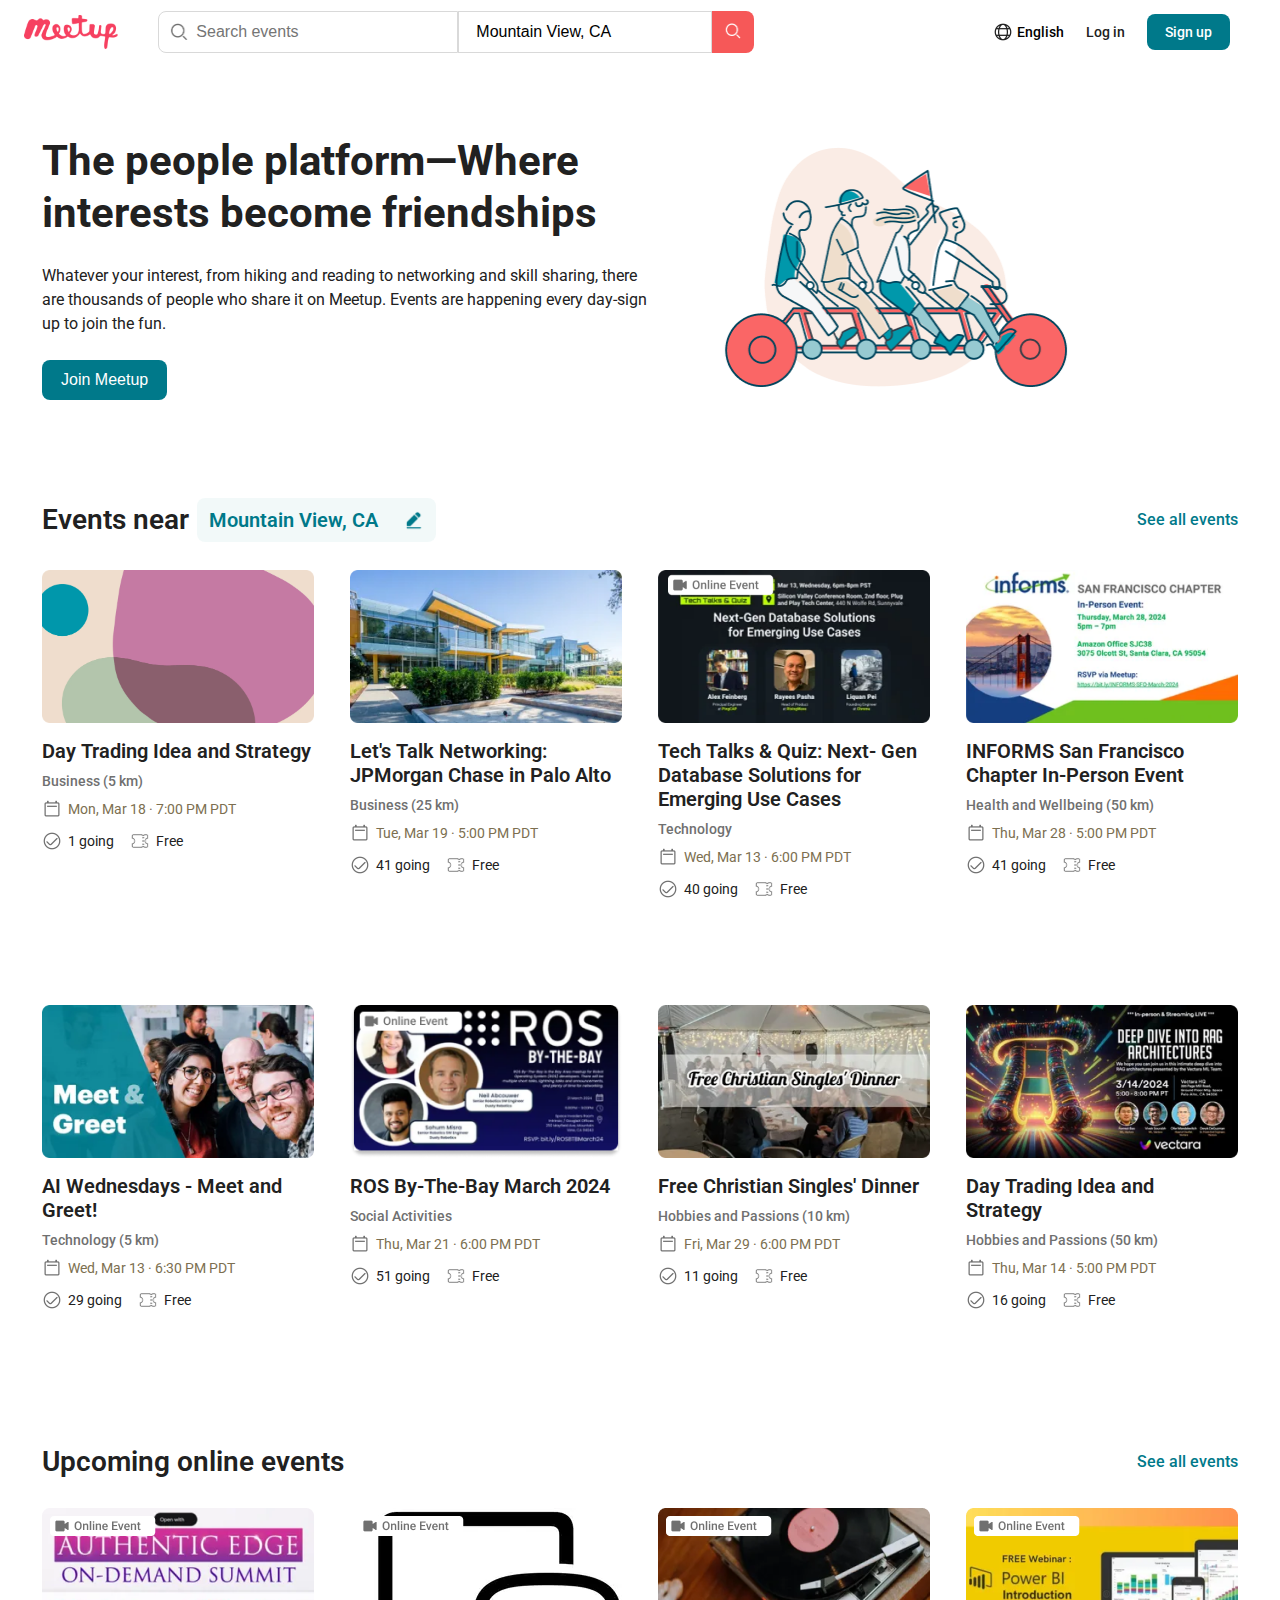
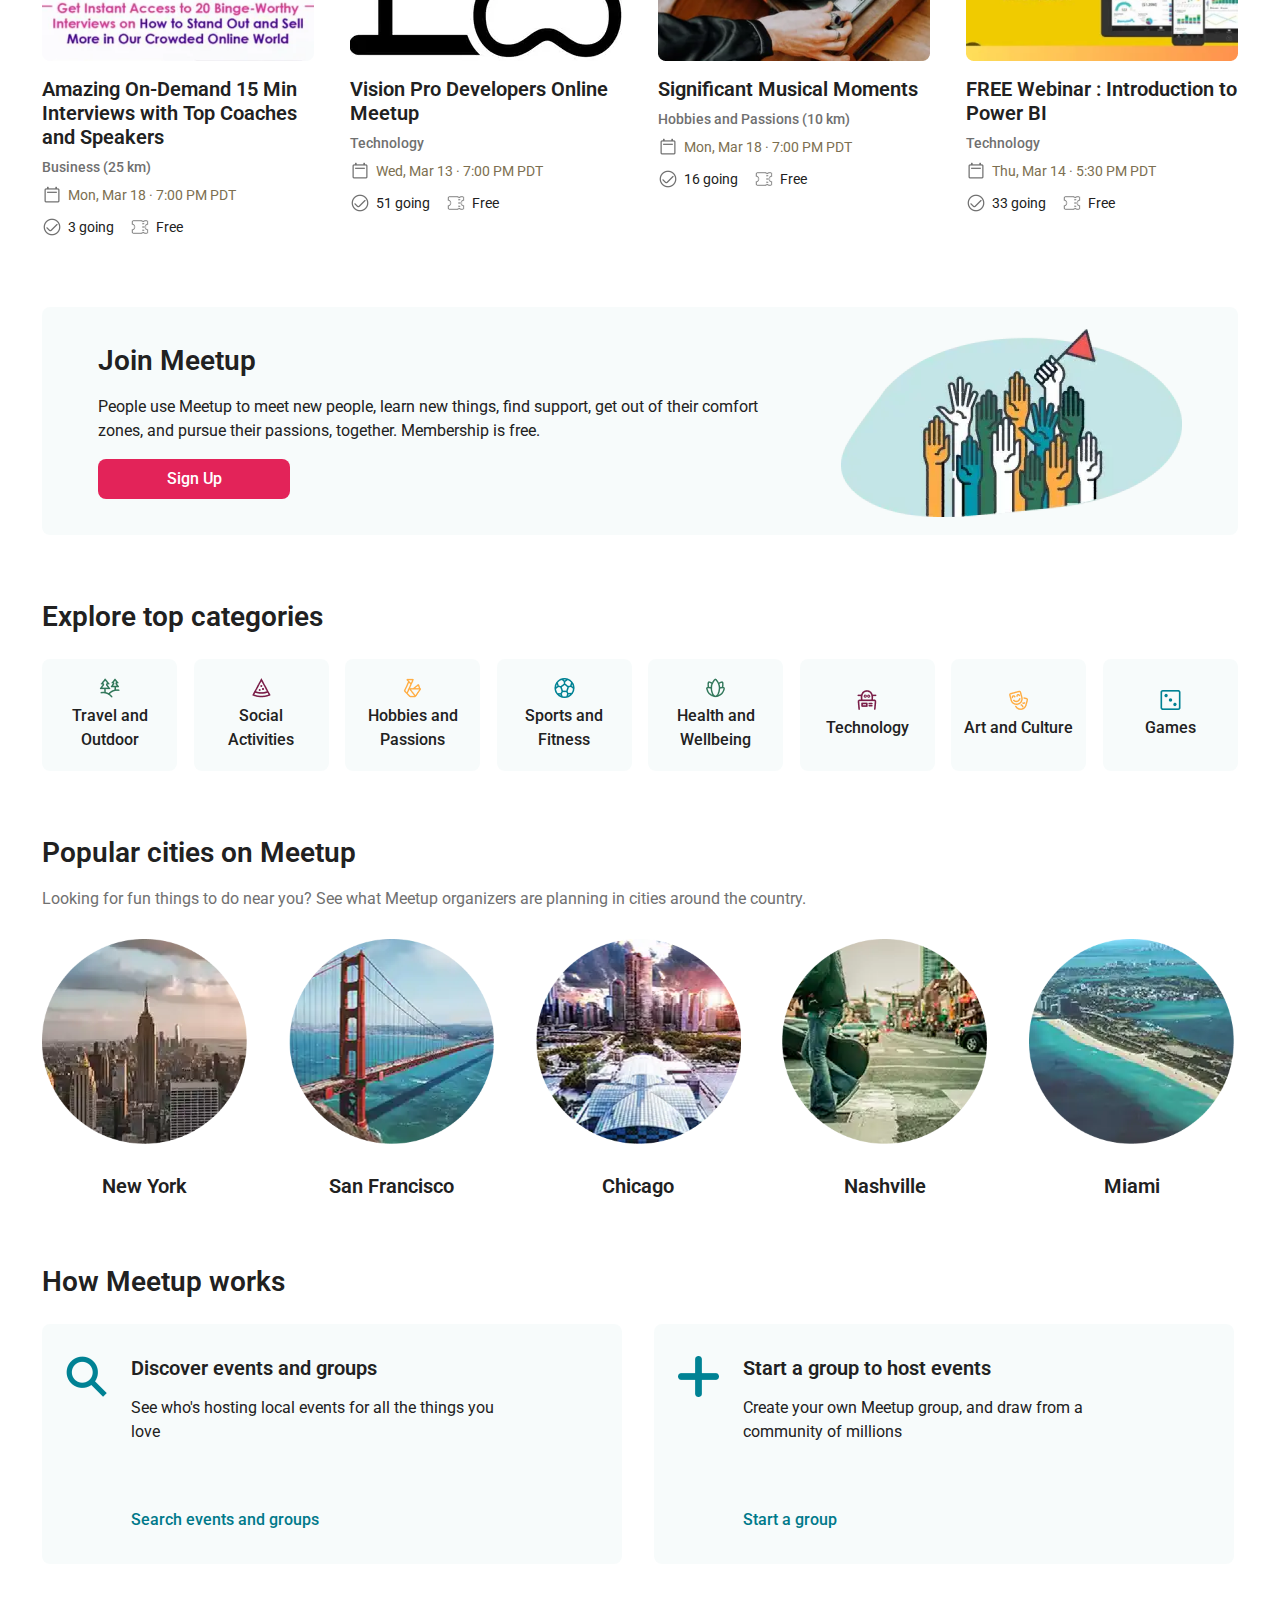
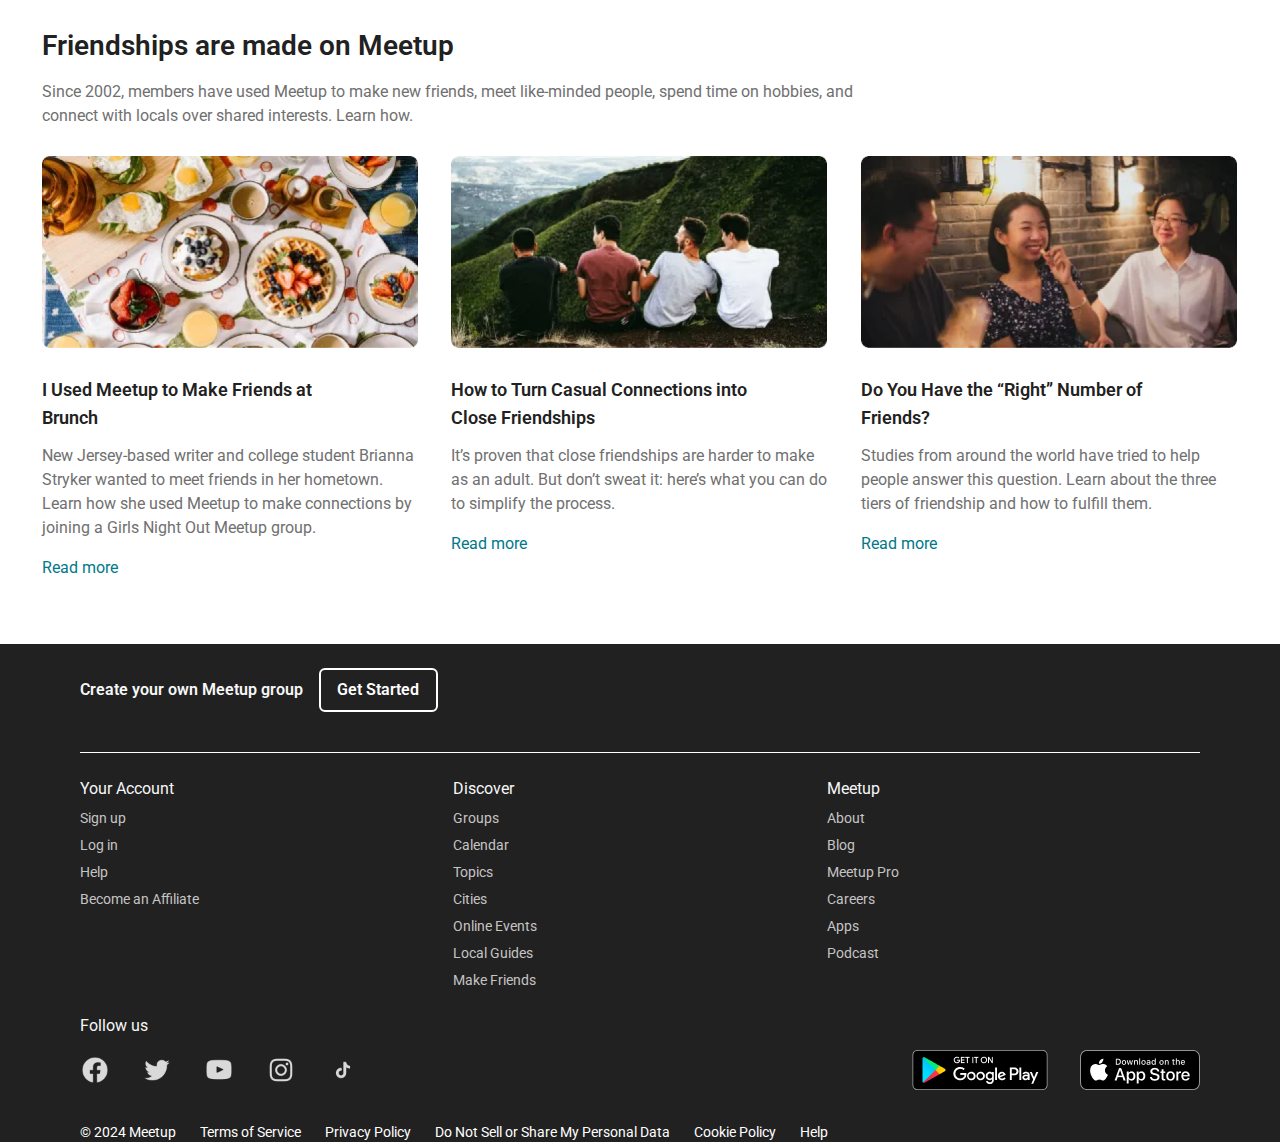
==== commit 2b297fea: "Final commit" ====
--- a/index.html
+++ b/index.html
@@ -594,7 +594,7 @@
 
   <div class="footer_group">
   <p>Create your own Meetup group
-    /p>
+  </p>
   <button>Get Started</button>
 </div>
 
